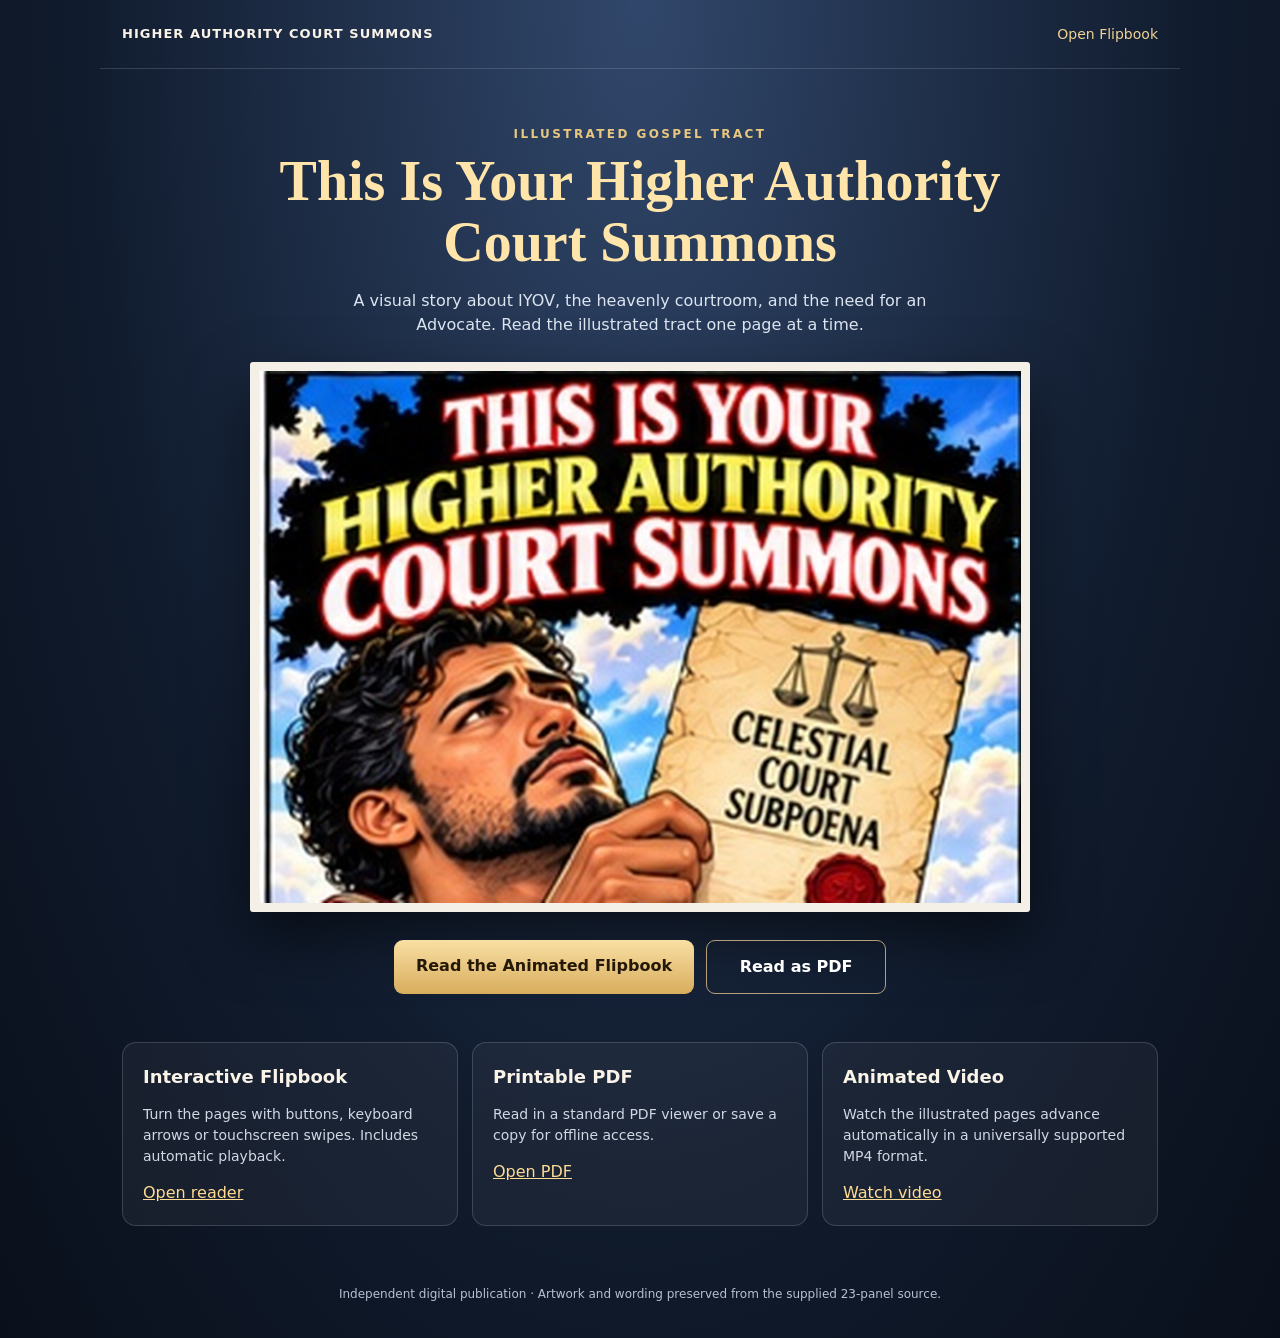
==== index.html @ 1b236031 "Publish Higher Authority Court Summons digital tract" ====
<!doctype html><html lang="en"><head><meta charset="utf-8"><meta name="viewport" content="width=device-width,initial-scale=1"><meta name="theme-color" content="#101b2d"><meta name="description" content="Read This Is Your Higher Authority Court Summons, an illustrated gospel tract."><title>This Is Your Higher Authority Court Summons</title><style>
:root{color-scheme:dark}*{box-sizing:border-box}body{margin:0;font:16px/1.5 system-ui,-apple-system,sans-serif;background:radial-gradient(ellipse at top,#31476b,#101b2d 62%,#0a101b);color:#f9f3e8}header,main,footer{max-width:1080px;margin:auto;padding:22px}header{display:flex;justify-content:space-between;align-items:center;gap:12px;border-bottom:1px solid #ffffff25}header strong{letter-spacing:.08em;font-size:13px}nav a{color:#f0d294;text-decoration:none;font-size:14px}.hero{text-align:center;padding-top:34px}h1{font-family:Georgia,serif;font-size:clamp(28px,5vw,56px);line-height:1.09;margin:8px auto 16px;max-width:850px;color:#ffe5aa}.eyebrow{text-transform:uppercase;letter-spacing:.2em;color:#e9c77f;font-size:12px;font-weight:700}.lead{max-width:650px;margin:0 auto 24px;color:#dce4ef}.cover{width:min(100%,780px);display:block;margin:25px auto 28px;border:9px solid #f5f0e7;box-shadow:0 25px 60px #0008;border-radius:3px}.actions{display:flex;flex-wrap:wrap;justify-content:center;gap:12px}.button{display:inline-block;padding:14px 22px;border-radius:9px;background:linear-gradient(#f9dfa3,#d8ad5d);color:#241808;text-decoration:none;font-weight:800;min-width:180px}.button.secondary{background:transparent;border:1px solid #b6a07b;color:#fff}.options{display:grid;grid-template-columns:repeat(3,minmax(0,1fr));gap:14px;margin:48px 0 15px}.option{background:#ffffff0c;border:1px solid #ffffff28;border-radius:14px;padding:20px}.option h2{font-size:18px;margin:0 0 8px}.option p{font-size:14px;color:#d1d8e4}.option a{color:#ffdb94}footer{color:#b5c1d2;text-align:center;font-size:12px;padding-bottom:35px}@media(max-width:700px){.options{grid-template-columns:1fr}.hero{padding-top:16px}.cover{border-width:5px}header{padding:15px}}
</style></head><body><header><strong>HIGHER AUTHORITY COURT SUMMONS</strong><nav><a href="reader.html">Open Flipbook</a></nav></header><main><section class="hero"><div class="eyebrow">Illustrated Gospel Tract</div><h1>This Is Your Higher Authority Court Summons</h1><p class="lead">A visual story about IYOV, the heavenly courtroom, and the need for an Advocate. Read the illustrated tract one page at a time.</p><img class="cover" src="cover.png" alt="Illustrated cover of This Is Your Higher Authority Court Summons"><div class="actions"><a class="button" href="reader.html">Read the Animated Flipbook</a><a class="button secondary" href="tract.pdf">Read as PDF</a></div></section><section class="options" aria-label="Reading formats"><article class="option"><h2>Interactive Flipbook</h2><p>Turn the pages with buttons, keyboard arrows or touchscreen swipes. Includes automatic playback.</p><a href="reader.html">Open reader</a></article><article class="option"><h2>Printable PDF</h2><p>Read in a standard PDF viewer or save a copy for offline access.</p><a href="tract.pdf">Open PDF</a></article><article class="option"><h2>Animated Video</h2><p>Watch the illustrated pages advance automatically in a universally supported MP4 format.</p><a href="animated-preview.mp4">Watch video</a></article></section></main><footer>Independent digital publication · Artwork and wording preserved from the supplied 23-panel source.</footer></body></html>
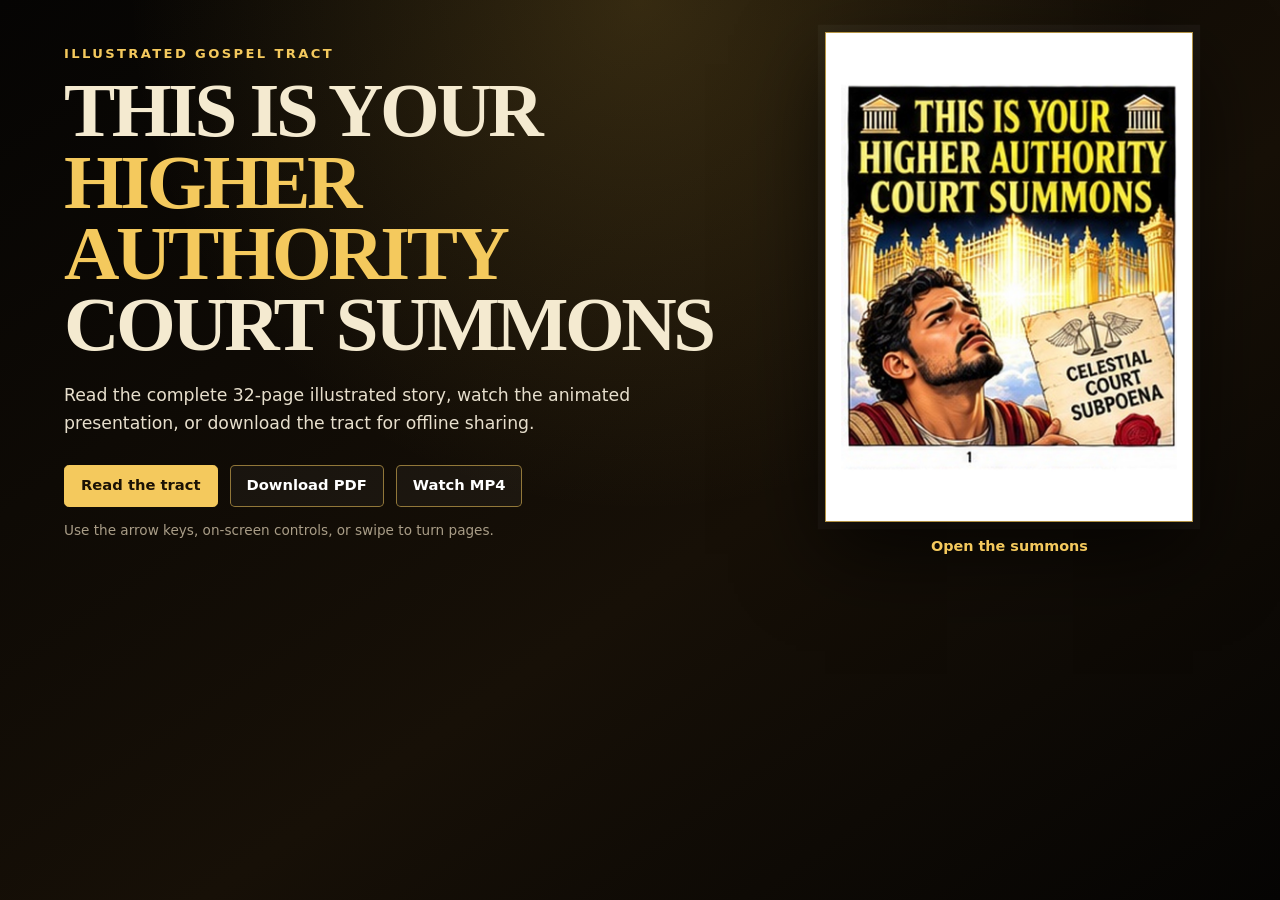
==== commit 6ff04613: "Replace site with approved 32-page tract" ====
--- a/index.html
+++ b/index.html
@@ -1,3 +1,30 @@
-<!doctype html><html lang="en"><head><meta charset="utf-8"><meta name="viewport" content="width=device-width,initial-scale=1"><meta name="theme-color" content="#101b2d"><meta name="description" content="Read This Is Your Higher Authority Court Summons, an illustrated gospel tract."><title>This Is Your Higher Authority Court Summons</title><style>
-:root{color-scheme:dark}*{box-sizing:border-box}body{margin:0;font:16px/1.5 system-ui,-apple-system,sans-serif;background:radial-gradient(ellipse at top,#31476b,#101b2d 62%,#0a101b);color:#f9f3e8}header,main,footer{max-width:1080px;margin:auto;padding:22px}header{display:flex;justify-content:space-between;align-items:center;gap:12px;border-bottom:1px solid #ffffff25}header strong{letter-spacing:.08em;font-size:13px}nav a{color:#f0d294;text-decoration:none;font-size:14px}.hero{text-align:center;padding-top:34px}h1{font-family:Georgia,serif;font-size:clamp(28px,5vw,56px);line-height:1.09;margin:8px auto 16px;max-width:850px;color:#ffe5aa}.eyebrow{text-transform:uppercase;letter-spacing:.2em;color:#e9c77f;font-size:12px;font-weight:700}.lead{max-width:650px;margin:0 auto 24px;color:#dce4ef}.cover{width:min(100%,780px);display:block;margin:25px auto 28px;border:9px solid #f5f0e7;box-shadow:0 25px 60px #0008;border-radius:3px}.actions{display:flex;flex-wrap:wrap;justify-content:center;gap:12px}.button{display:inline-block;padding:14px 22px;border-radius:9px;background:linear-gradient(#f9dfa3,#d8ad5d);color:#241808;text-decoration:none;font-weight:800;min-width:180px}.button.secondary{background:transparent;border:1px solid #b6a07b;color:#fff}.options{display:grid;grid-template-columns:repeat(3,minmax(0,1fr));gap:14px;margin:48px 0 15px}.option{background:#ffffff0c;border:1px solid #ffffff28;border-radius:14px;padding:20px}.option h2{font-size:18px;margin:0 0 8px}.option p{font-size:14px;color:#d1d8e4}.option a{color:#ffdb94}footer{color:#b5c1d2;text-align:center;font-size:12px;padding-bottom:35px}@media(max-width:700px){.options{grid-template-columns:1fr}.hero{padding-top:16px}.cover{border-width:5px}header{padding:15px}}
-</style></head><body><header><strong>HIGHER AUTHORITY COURT SUMMONS</strong><nav><a href="reader.html">Open Flipbook</a></nav></header><main><section class="hero"><div class="eyebrow">Illustrated Gospel Tract</div><h1>This Is Your Higher Authority Court Summons</h1><p class="lead">A visual story about IYOV, the heavenly courtroom, and the need for an Advocate. Read the illustrated tract one page at a time.</p><img class="cover" src="cover.png" alt="Illustrated cover of This Is Your Higher Authority Court Summons"><div class="actions"><a class="button" href="reader.html">Read the Animated Flipbook</a><a class="button secondary" href="tract.pdf">Read as PDF</a></div></section><section class="options" aria-label="Reading formats"><article class="option"><h2>Interactive Flipbook</h2><p>Turn the pages with buttons, keyboard arrows or touchscreen swipes. Includes automatic playback.</p><a href="reader.html">Open reader</a></article><article class="option"><h2>Printable PDF</h2><p>Read in a standard PDF viewer or save a copy for offline access.</p><a href="tract.pdf">Open PDF</a></article><article class="option"><h2>Animated Video</h2><p>Watch the illustrated pages advance automatically in a universally supported MP4 format.</p><a href="animated-preview.mp4">Watch video</a></article></section></main><footer>Independent digital publication · Artwork and wording preserved from the supplied 23-panel source.</footer></body></html>+<!doctype html>
+<html lang="en">
+<head>
+  <meta charset="utf-8">
+  <meta name="viewport" content="width=device-width,initial-scale=1,viewport-fit=cover">
+  <meta name="theme-color" content="#090704">
+  <meta name="description" content="This Is Your Higher Authority Court Summons — a 32-page illustrated gospel tract.">
+  <title>This Is Your Higher Authority Court Summons</title>
+  <link rel="stylesheet" href="styles.css">
+</head>
+<body class="landing">
+  <main class="hero">
+    <section class="hero-copy">
+      <p class="eyebrow">Illustrated Gospel Tract</p>
+      <h1>This Is Your<br><span>Higher Authority</span><br>Court Summons</h1>
+      <p class="intro">Read the complete 32-page illustrated story, watch the animated presentation, or download the tract for offline sharing.</p>
+      <nav class="actions" aria-label="Tract formats">
+        <a class="button primary" href="reader.html">Read the tract</a>
+        <a class="button" href="tract.pdf" download>Download PDF</a>
+        <a class="button" href="animated-preview.mp4">Watch MP4</a>
+      </nav>
+      <p class="note">Use the arrow keys, on-screen controls, or swipe to turn pages.</p>
+    </section>
+    <a class="cover-card" href="reader.html" aria-label="Open the illustrated tract">
+      <img src="cover.jpg" alt="Cover of This Is Your Higher Authority Court Summons">
+      <span>Open the summons</span>
+    </a>
+  </main>
+</body>
+</html>
--- a/styles.css
+++ b/styles.css
@@ -0,0 +1,247 @@
+:root {
+  color-scheme: dark;
+  --ink: #0a0805;
+  --ink-soft: #18130c;
+  --gold: #f4c95d;
+  --gold-deep: #b88020;
+  --paper: #fffdf6;
+  --cream: #f4ead0;
+}
+
+* { box-sizing: border-box; }
+
+html, body { min-height: 100%; }
+
+body {
+  margin: 0;
+  font-family: Georgia, "Times New Roman", serif;
+  background:
+    radial-gradient(circle at 50% 0%, rgba(232, 185, 70, .19), transparent 32rem),
+    linear-gradient(145deg, #050403, #171007 58%, #050403);
+  color: var(--cream);
+}
+
+a { color: inherit; }
+
+.landing {
+  display: grid;
+  place-items: center;
+  padding: max(2rem, env(safe-area-inset-top)) max(1.25rem, env(safe-area-inset-right)) max(2rem, env(safe-area-inset-bottom)) max(1.25rem, env(safe-area-inset-left));
+}
+
+.hero {
+  width: min(72rem, 100%);
+  display: grid;
+  grid-template-columns: minmax(0, 1.1fr) minmax(16rem, .7fr);
+  gap: clamp(2rem, 7vw, 6rem);
+  align-items: center;
+}
+
+.eyebrow {
+  color: var(--gold);
+  font: 700 .82rem/1.2 system-ui, sans-serif;
+  letter-spacing: .18em;
+  text-transform: uppercase;
+}
+
+h1 {
+  margin: .7rem 0 1.25rem;
+  font-size: clamp(2.35rem, 6vw, 5.2rem);
+  line-height: .93;
+  letter-spacing: -.045em;
+  text-transform: uppercase;
+}
+
+h1 span { color: var(--gold); }
+
+.intro {
+  max-width: 42rem;
+  font: 1.08rem/1.65 system-ui, sans-serif;
+  color: #e7dfcd;
+}
+
+.actions {
+  display: flex;
+  flex-wrap: wrap;
+  gap: .75rem;
+  margin-top: 1.7rem;
+}
+
+.button,
+.reader-controls button {
+  border: 1px solid rgba(244, 201, 93, .55);
+  border-radius: .3rem;
+  background: rgba(255,255,255,.04);
+  color: #fff;
+  padding: .78rem 1rem;
+  font: 700 .92rem/1 system-ui, sans-serif;
+  text-decoration: none;
+  cursor: pointer;
+  transition: transform .18s ease, background .18s ease, color .18s ease;
+}
+
+.button:hover,
+.reader-controls button:hover { transform: translateY(-2px); background: rgba(244,201,93,.14); }
+.button.primary { background: var(--gold); color: #1b1205; border-color: var(--gold); }
+
+.note { color: #a99d87; font: .85rem/1.5 system-ui, sans-serif; }
+
+.cover-card {
+  justify-self: center;
+  width: min(100%, 23rem);
+  color: var(--gold);
+  font: 700 .9rem/1.2 system-ui, sans-serif;
+  text-align: center;
+  text-decoration: none;
+  perspective: 1000px;
+}
+
+.cover-card img {
+  display: block;
+  width: 100%;
+  border: 1px solid rgba(244,201,93,.7);
+  box-shadow: 0 2rem 5rem rgba(0,0,0,.65), 0 0 0 .45rem rgba(255,255,255,.04);
+  margin-bottom: 1rem;
+  transition: transform .35s ease;
+}
+
+.cover-card:hover img { transform: rotateY(-4deg) translateY(-5px); }
+
+.reader-page { min-height: 100dvh; overflow: hidden; }
+
+.reader-header {
+  height: 3.75rem;
+  display: flex;
+  align-items: center;
+  justify-content: space-between;
+  padding: .7rem max(1rem, env(safe-area-inset-right)) .7rem max(1rem, env(safe-area-inset-left));
+  border-bottom: 1px solid rgba(244,201,93,.2);
+  background: rgba(5,4,3,.78);
+  backdrop-filter: blur(12px);
+}
+
+.home-link,
+.download-links a {
+  color: var(--gold);
+  font: 700 .85rem/1.2 system-ui, sans-serif;
+  text-decoration: none;
+}
+
+.download-links { display: flex; gap: 1rem; }
+
+.reader-shell {
+  min-height: calc(100dvh - 3.75rem);
+  display: grid;
+  grid-template-rows: minmax(0, 1fr) auto auto;
+  place-items: center;
+  gap: .65rem;
+  padding: .8rem 1rem max(.85rem, env(safe-area-inset-bottom));
+}
+
+.book-stage {
+  position: relative;
+  min-height: 0;
+  width: 100%;
+  height: 100%;
+  display: grid;
+  place-items: center;
+  perspective: 1800px;
+}
+
+.book {
+  position: relative;
+  height: min(100%, calc((100vw - 4rem) * 1.3333));
+  aspect-ratio: 3 / 4;
+  max-width: calc(100vw - 4rem);
+  transform-style: preserve-3d;
+  filter: drop-shadow(0 1.25rem 2rem rgba(0,0,0,.62));
+}
+
+.page-image {
+  display: block;
+  width: 100%;
+  height: 100%;
+  object-fit: contain;
+  background: white;
+  border: 1px solid rgba(255,255,255,.68);
+  backface-visibility: hidden;
+  transform-origin: left center;
+}
+
+.page-image.turn-next { animation: turnNext .48s cubic-bezier(.55,.02,.35,1); }
+.page-image.turn-previous { transform-origin: right center; animation: turnPrevious .48s cubic-bezier(.55,.02,.35,1); }
+
+.page-shine {
+  position: absolute;
+  inset: 0;
+  pointer-events: none;
+  background: linear-gradient(100deg, rgba(255,255,255,.23), transparent 12%, transparent 82%, rgba(0,0,0,.08));
+  mix-blend-mode: soft-light;
+}
+
+@keyframes turnNext {
+  0% { transform: rotateY(0); filter: brightness(1); }
+  48% { transform: rotateY(-74deg); filter: brightness(.62); }
+  49% { opacity: 0; }
+  50% { transform: rotateY(70deg); opacity: 0; }
+  51% { opacity: 1; }
+  100% { transform: rotateY(0); filter: brightness(1); }
+}
+
+@keyframes turnPrevious {
+  0% { transform: rotateY(0); filter: brightness(1); }
+  48% { transform: rotateY(74deg); filter: brightness(.62); }
+  49% { opacity: 0; }
+  50% { transform: rotateY(-70deg); opacity: 0; }
+  51% { opacity: 1; }
+  100% { transform: rotateY(0); filter: brightness(1); }
+}
+
+.page-zone {
+  position: absolute;
+  z-index: 5;
+  top: 0;
+  bottom: 0;
+  width: 45%;
+  border: 0;
+  background: transparent;
+  cursor: pointer;
+}
+
+.previous-zone { left: 0; }
+.next-zone { right: 0; }
+
+.reader-controls {
+  display: flex;
+  align-items: center;
+  justify-content: center;
+  gap: .55rem;
+}
+
+.reader-controls button { min-width: 5.4rem; padding: .62rem .8rem; }
+.reader-controls button:disabled { opacity: .32; cursor: default; transform: none; }
+
+.page-status {
+  min-width: 4.6rem;
+  text-align: center;
+  color: var(--gold);
+  font: 700 .94rem/1 system-ui, sans-serif;
+}
+
+.page-slider { width: min(34rem, 92vw); accent-color: var(--gold); }
+.sr-only { position: absolute; width: 1px; height: 1px; overflow: hidden; clip: rect(0,0,0,0); }
+
+@media (max-width: 720px) {
+  .landing { align-content: start; }
+  .hero { grid-template-columns: 1fr; text-align: center; }
+  .hero-copy { order: 2; }
+  .cover-card { order: 1; width: min(15rem, 65vw); }
+  .actions { justify-content: center; }
+  .intro { margin-inline: auto; }
+  .reader-controls button { min-width: auto; padding-inline: .65rem; }
+  .home-link { max-width: 62vw; white-space: nowrap; overflow: hidden; text-overflow: ellipsis; }
+}
+
+@media (prefers-reduced-motion: reduce) {
+  *, *::before, *::after { animation-duration: .01ms !important; transition-duration: .01ms !important; }
+}
